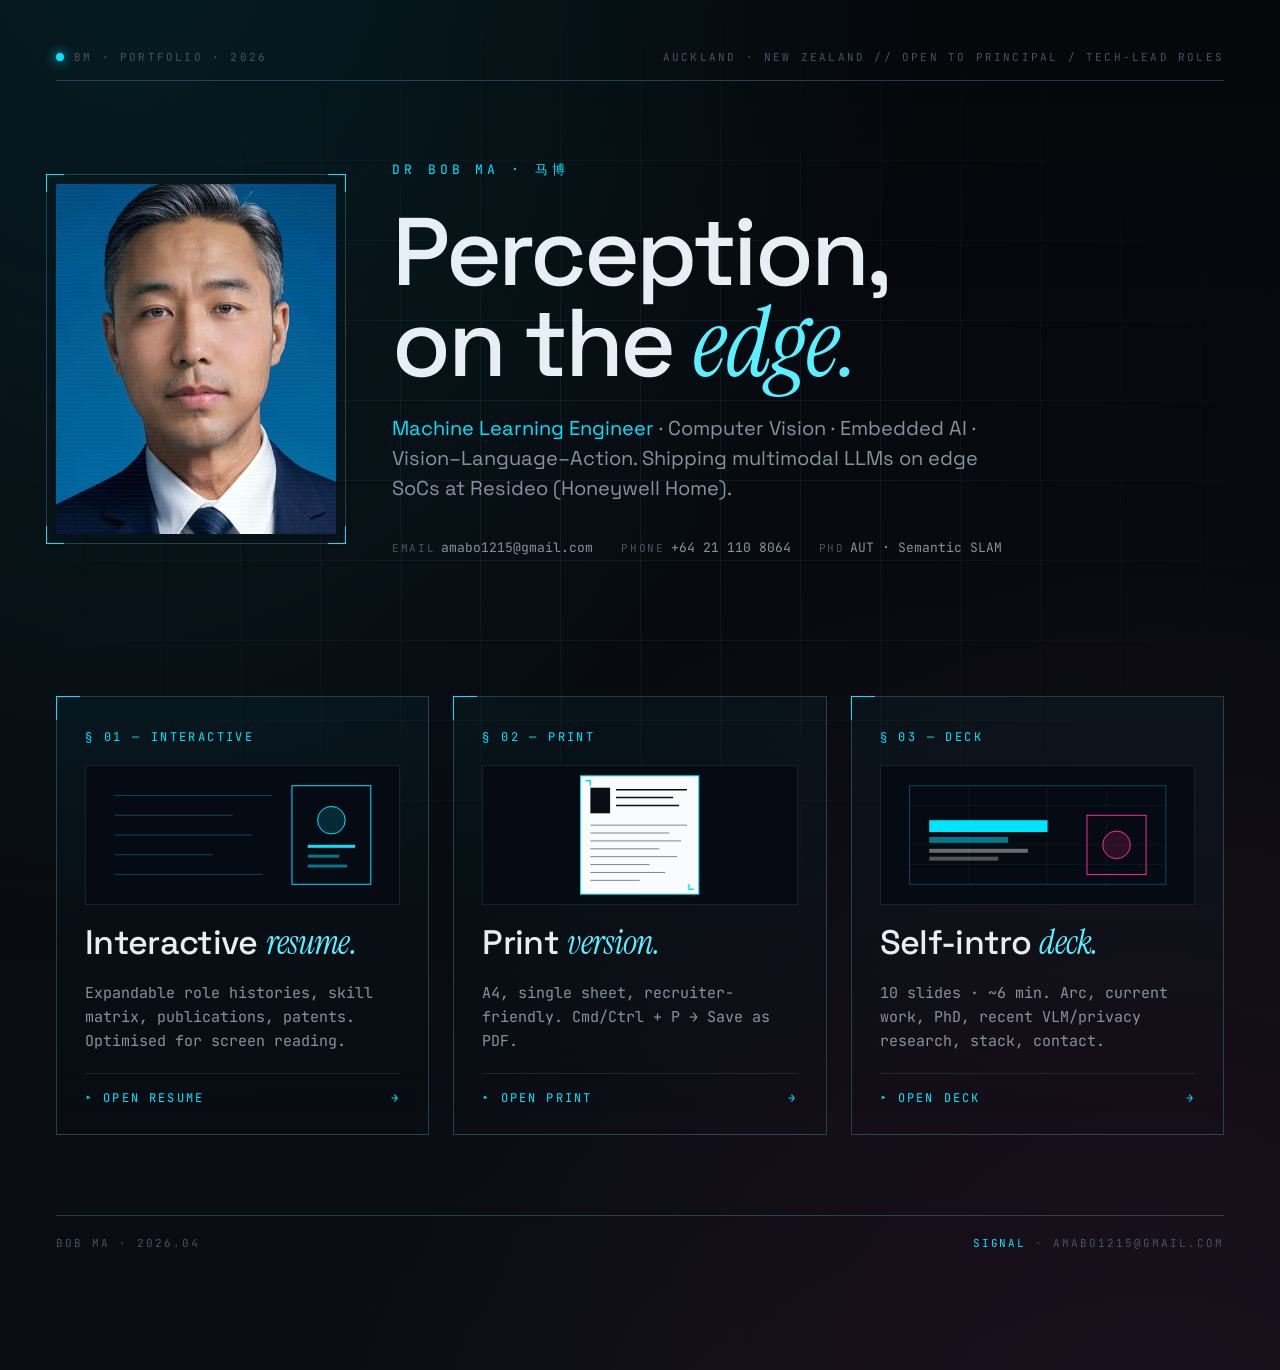
==== index-print.html @ 5f6bf43d "Deploy resume to GitHub Pages" ====
<!doctype html>
<html lang="en">
<head>
<meta charset="utf-8">
<title>Bob Ma — Portfolio</title>
<meta name="viewport" content="width=device-width, initial-scale=1">
<link rel="preconnect" href="https://fonts.googleapis.com">
<link rel="preconnect" href="https://fonts.gstatic.com" crossorigin>
<link href="https://fonts.googleapis.com/css2?family=Space+Grotesk:wght@300;400;500;600;700&family=JetBrains+Mono:wght@300;400;500&family=Instrument+Serif&display=swap" rel="stylesheet">
<style>
  :root{
    --bg: #05070B;
    --bg-2: #0A0E14;
    --ink: #E8EEF5;
    --ink-dim: #8892A0;
    --ink-faint: #4A5260;
    --line: rgba(120, 180, 220, 0.14);
    --line-2: rgba(120, 180, 220, 0.28);
    --cyan: #00E5FF;
    --cyan-soft: #5AF0FF;
    --magenta: #FF2E93;
    --amber: #FFB454;
    --display: "Space Grotesk", ui-sans-serif, system-ui, sans-serif;
    --mono: "JetBrains Mono", ui-monospace, Menlo, monospace;
    --serif: "Instrument Serif", serif;
  }
  *{box-sizing:border-box;}
  html,body{margin:0;padding:0;background:var(--bg);color:var(--ink);font-family:var(--display);min-height:100vh;}
  body{
    background:
      radial-gradient(ellipse at 10% -10%, rgba(0,229,255,0.1), transparent 50%),
      radial-gradient(ellipse at 90% 110%, rgba(255,46,147,0.08), transparent 50%),
      linear-gradient(180deg, var(--bg), var(--bg-2));
    overflow-x: hidden;
  }
  .grid{
    position:fixed; inset:0; pointer-events:none; z-index:0;
    background-image:
      linear-gradient(to right, var(--line) 1px, transparent 1px),
      linear-gradient(to bottom, var(--line) 1px, transparent 1px);
    background-size: 80px 80px;
    mask-image: radial-gradient(ellipse at center, #000 20%, transparent 80%);
    opacity:0.6;
  }
  a{color:inherit; text-decoration:none;}

  .wrap{position:relative; z-index:1; max-width:1360px; margin:0 auto; padding: 50px 56px 120px;}
  .rail{
    display:flex; justify-content:space-between;
    font-family:var(--mono); font-size:11px; color:var(--ink-faint);
    letter-spacing:0.2em; text-transform:uppercase;
    padding-bottom:16px; border-bottom:1px solid var(--line-2);
  }
  .rail .dot{width:8px;height:8px;border-radius:50%;background:var(--cyan);display:inline-block;margin-right:10px;box-shadow:0 0 12px var(--cyan);animation:p 2s ease-in-out infinite;}
  @keyframes p{0%,100%{opacity:1}50%{opacity:0.4}}

  @page { size: A4; margin: 0; }
  @media print{
    *{ -webkit-print-color-adjust: exact !important; print-color-adjust: exact !important; }
    html, body{ background: var(--bg) !important; }
    body{ overflow: visible !important; }
    .grid{ position: absolute !important; }
    .wrap{ padding: 20mm 18mm 16mm !important; max-width: none !important; }
    .hero{ padding: 30px 0 40px !important; gap: 40px !important; }
    h1{ font-size: 72px !important; }
    .cards{ margin-top: 40px !important; gap: 16px !important; }
    .card{ min-height: 0 !important; break-inside: avoid !important; transform: none !important; }
    .card:hover{ transform: none !important; }
    a{ color: inherit !important; }
  }

  .hero{
    display:grid; grid-template-columns: 280px 1fr; gap:56px;
    padding: 80px 0 60px;
    align-items:center;
  }
  .portrait{position:relative; width:280px; aspect-ratio:4/5;}
  .portrait .img{position:absolute;inset:0;background-image:url("assets/photo.jpg");background-size:cover;background-position:center 20%;}
  .portrait::before{content:"";position:absolute;inset:-10px;border:1px solid var(--line-2);}
  .portrait .c{position:absolute;width:18px;height:18px;border:1.5px solid var(--cyan);}
  .portrait .tl{top:-10px;left:-10px;border-right:none;border-bottom:none;}
  .portrait .tr{top:-10px;right:-10px;border-left:none;border-bottom:none;}
  .portrait .bl{bottom:-10px;left:-10px;border-right:none;border-top:none;}
  .portrait .br{bottom:-10px;right:-10px;border-left:none;border-top:none;}
  .portrait .scan{position:absolute;inset:0;background:repeating-linear-gradient(0deg,transparent 0 3px,rgba(0,229,255,0.06) 3px 4px);pointer-events:none;}

  .kicker{font-family:var(--mono); font-size:13px; color:var(--cyan); letter-spacing:0.3em; text-transform:uppercase; margin-bottom:28px;}
  h1{margin:0; font-weight:500; font-size:96px; line-height:0.95; letter-spacing:-0.035em;}
  h1 em{font-family:var(--serif); font-style:italic; font-weight:400; color:var(--cyan-soft); letter-spacing:-0.01em;}
  .sub{
    margin-top:24px; font-size:20px; color:var(--ink-dim); line-height:1.5;
    max-width: 620px; font-weight:400;
  }
  .sub .c{color:var(--cyan);}

  .meta-row{
    margin-top:36px;
    display:flex; gap:28px; flex-wrap:wrap;
    font-family:var(--mono); font-size:13px; color:var(--ink-dim);
  }
  .meta-row .k{color:var(--ink-faint); letter-spacing:0.15em; text-transform:uppercase; font-size:11px; margin-right:6px;}

  /* Cards */
  .cards{
    margin-top: 80px;
    display:grid; grid-template-columns: repeat(3, 1fr); gap:24px;
  }
  @media (max-width: 1000px){ .cards{grid-template-columns: 1fr;} .hero{grid-template-columns:1fr;} h1{font-size:56px;} }

  .card{
    position:relative;
    padding: 32px 28px 28px;
    border:1px solid var(--line-2);
    background: linear-gradient(180deg, rgba(0,229,255,0.04), rgba(0,229,255,0));
    transition: all 240ms ease;
    display:flex; flex-direction:column; gap:20px;
    min-height: 380px;
  }
  .card::before{content:""; position:absolute; top:-1px; left:-1px; width:24px; height:1px; background:var(--cyan);}
  .card::after{content:""; position:absolute; top:-1px; left:-1px; width:1px; height:24px; background:var(--cyan);}
  .card:hover{
    border-color: rgba(0,229,255,0.5);
    background: linear-gradient(180deg, rgba(0,229,255,0.08), rgba(0,229,255,0));
    transform: translateY(-4px);
  }
  .card .num{font-family:var(--mono); font-size:12px; color:var(--cyan); letter-spacing:0.2em;}
  .card h2{margin:0; font-size:34px; font-weight:500; line-height:1.05; letter-spacing:-0.02em;}
  .card h2 em{font-family:var(--serif); font-style:italic; font-weight:400; color:var(--cyan-soft);}
  .card p{margin:0; font-size:15px; color:var(--ink-dim); line-height:1.6; font-family:var(--mono);}
  .card .cta{
    margin-top:auto; padding-top:16px; border-top:1px solid var(--line);
    display:flex; justify-content:space-between; align-items:center;
    font-family:var(--mono); font-size:12px; letter-spacing:0.18em; text-transform:uppercase;
    color:var(--cyan);
  }
  .card .cta .arrow{transition: transform 200ms ease;}
  .card:hover .cta .arrow{transform: translateX(6px);}

  .card .preview{
    position: relative; height: 140px;
    border:1px solid var(--line);
    background: #060A12;
    overflow:hidden;
  }
  .card .preview svg{position:absolute; inset:0; width:100%; height:100%;}

  .footer{
    margin-top:80px; padding-top:20px;
    border-top:1px solid var(--line-2);
    display:flex; justify-content:space-between;
    font-family:var(--mono); font-size:11px; color:var(--ink-faint);
    letter-spacing:0.18em; text-transform:uppercase;
  }
  .footer .c{color:var(--cyan);}
</style>
</head>
<body>
<script>
  // Auto-print once fonts + layout settle
  (async () => {
    try { await document.fonts.ready; } catch(e) {}
    setTimeout(() => window.print(), 600);
  })();
</script>
<div class="grid"></div>

<div class="wrap">

  <div class="rail">
    <div><span class="dot"></span>BM · PORTFOLIO · 2026</div>
    <div>AUCKLAND · NEW ZEALAND // OPEN TO PRINCIPAL / TECH-LEAD ROLES</div>
  </div>

  <div class="hero">
    <div class="portrait">
      <div class="img"></div>
      <div class="scan"></div>
      <div class="c tl"></div><div class="c tr"></div><div class="c bl"></div><div class="c br"></div>
    </div>
    <div>
      <div class="kicker">Dr Bob Ma · 马博</div>
      <h1>Perception,<br>on the <em>edge.</em></h1>
      <div class="sub">
        <span class="c">Machine Learning Engineer</span> · Computer Vision · Embedded AI ·
        Vision–Language–Action. Shipping multimodal LLMs on edge SoCs at Resideo (Honeywell Home).
      </div>
      <div class="meta-row">
        <div><span class="k">Email</span>amabo1215@gmail.com</div>
        <div><span class="k">Phone</span>+64 21 110 8064</div>
        <div><span class="k">PhD</span>AUT · Semantic SLAM</div>
      </div>
    </div>
  </div>

  <div class="cards">

    <a class="card" href="resume.html">
      <div class="num">§ 01 — INTERACTIVE</div>
      <div class="preview">
        <svg viewBox="0 0 300 140">
          <g stroke="rgba(0,229,255,0.3)" stroke-width="1">
            <line x1="20" y1="30" x2="180" y2="30"/>
            <line x1="20" y1="50" x2="140" y2="50"/>
            <line x1="20" y1="70" x2="160" y2="70"/>
            <line x1="20" y1="90" x2="120" y2="90"/>
            <line x1="20" y1="110" x2="170" y2="110"/>
          </g>
          <rect x="200" y="20" width="80" height="100" fill="none" stroke="#00E5FF" stroke-width="1"/>
          <circle cx="240" cy="55" r="14" fill="rgba(0,229,255,0.15)" stroke="#00E5FF"/>
          <rect x="216" y="80" width="48" height="3" fill="#00E5FF"/>
          <rect x="216" y="90" width="32" height="3" fill="rgba(0,229,255,0.5)"/>
          <rect x="216" y="100" width="40" height="3" fill="rgba(0,229,255,0.5)"/>
        </svg>
      </div>
      <h2>Interactive <em>resume.</em></h2>
      <p>Expandable role histories, skill matrix, publications, patents. Optimised for screen reading.</p>
      <div class="cta"><span>▸ OPEN RESUME</span><span class="arrow">→</span></div>
    </a>

    <a class="card" href="resume-print.html">
      <div class="num">§ 02 — PRINT</div>
      <div class="preview">
        <svg viewBox="0 0 300 140">
          <rect x="90" y="10" width="120" height="120" fill="#FAFBFC" stroke="#00E5FF"/>
          <rect x="100" y="22" width="20" height="26" fill="#0A0E14"/>
          <g stroke="#0A0E14" stroke-width="1.5">
            <line x1="126" y1="24" x2="198" y2="24"/>
            <line x1="126" y1="32" x2="184" y2="32"/>
            <line x1="126" y1="40" x2="190" y2="40"/>
          </g>
          <g stroke="#5A6472" stroke-width="0.8">
            <line x1="100" y1="60" x2="198" y2="60"/>
            <line x1="100" y1="68" x2="180" y2="68"/>
            <line x1="100" y1="76" x2="192" y2="76"/>
            <line x1="100" y1="84" x2="170" y2="84"/>
            <line x1="100" y1="92" x2="188" y2="92"/>
            <line x1="100" y1="100" x2="160" y2="100"/>
            <line x1="100" y1="108" x2="176" y2="108"/>
            <line x1="100" y1="116" x2="150" y2="116"/>
          </g>
          <path d="M95 15 L100 15 L100 20" fill="none" stroke="#00E5FF" stroke-width="1.5"/>
          <path d="M205 125 L200 125 L200 120" fill="none" stroke="#00E5FF" stroke-width="1.5"/>
        </svg>
      </div>
      <h2>Print <em>version.</em></h2>
      <p>A4, single sheet, recruiter-friendly. Cmd/Ctrl + P → Save as PDF.</p>
      <div class="cta"><span>▸ OPEN PRINT</span><span class="arrow">→</span></div>
    </a>

    <a class="card" href="deck/presentation.html">
      <div class="num">§ 03 — DECK</div>
      <div class="preview">
        <svg viewBox="0 0 300 140">
          <rect x="20" y="20" width="260" height="100" fill="#060A12" stroke="rgba(0,229,255,0.3)"/>
          <g stroke="rgba(0,229,255,0.15)" stroke-width="0.5">
            <line x1="20" y1="40" x2="280" y2="40"/>
            <line x1="20" y1="80" x2="280" y2="80"/>
            <line x1="20" y1="100" x2="280" y2="100"/>
            <line x1="80" y1="20" x2="80" y2="120"/>
            <line x1="160" y1="20" x2="160" y2="120"/>
            <line x1="220" y1="20" x2="220" y2="120"/>
          </g>
          <rect x="40" y="55" width="120" height="12" fill="#00E5FF"/>
          <rect x="40" y="72" width="80" height="6" fill="rgba(0,229,255,0.5)"/>
          <rect x="40" y="84" width="100" height="4" fill="rgba(255,255,255,0.4)"/>
          <rect x="40" y="92" width="70" height="4" fill="rgba(255,255,255,0.3)"/>
          <rect x="200" y="50" width="60" height="60" fill="none" stroke="#FF2E93" stroke-width="1"/>
          <circle cx="230" cy="80" r="14" fill="rgba(255,46,147,0.15)" stroke="#FF2E93"/>
        </svg>
      </div>
      <h2>Self-intro <em>deck.</em></h2>
      <p>10 slides · ~6 min. Arc, current work, PhD, recent VLM/privacy research, stack, contact.</p>
      <div class="cta"><span>▸ OPEN DECK</span><span class="arrow">→</span></div>
    </a>

  </div>

  <div class="footer">
    <div>BOB MA · 2026.04</div>
    <div><span class="c">SIGNAL</span> · AMABO1215@GMAIL.COM</div>
  </div>
</div>
</body>
</html>
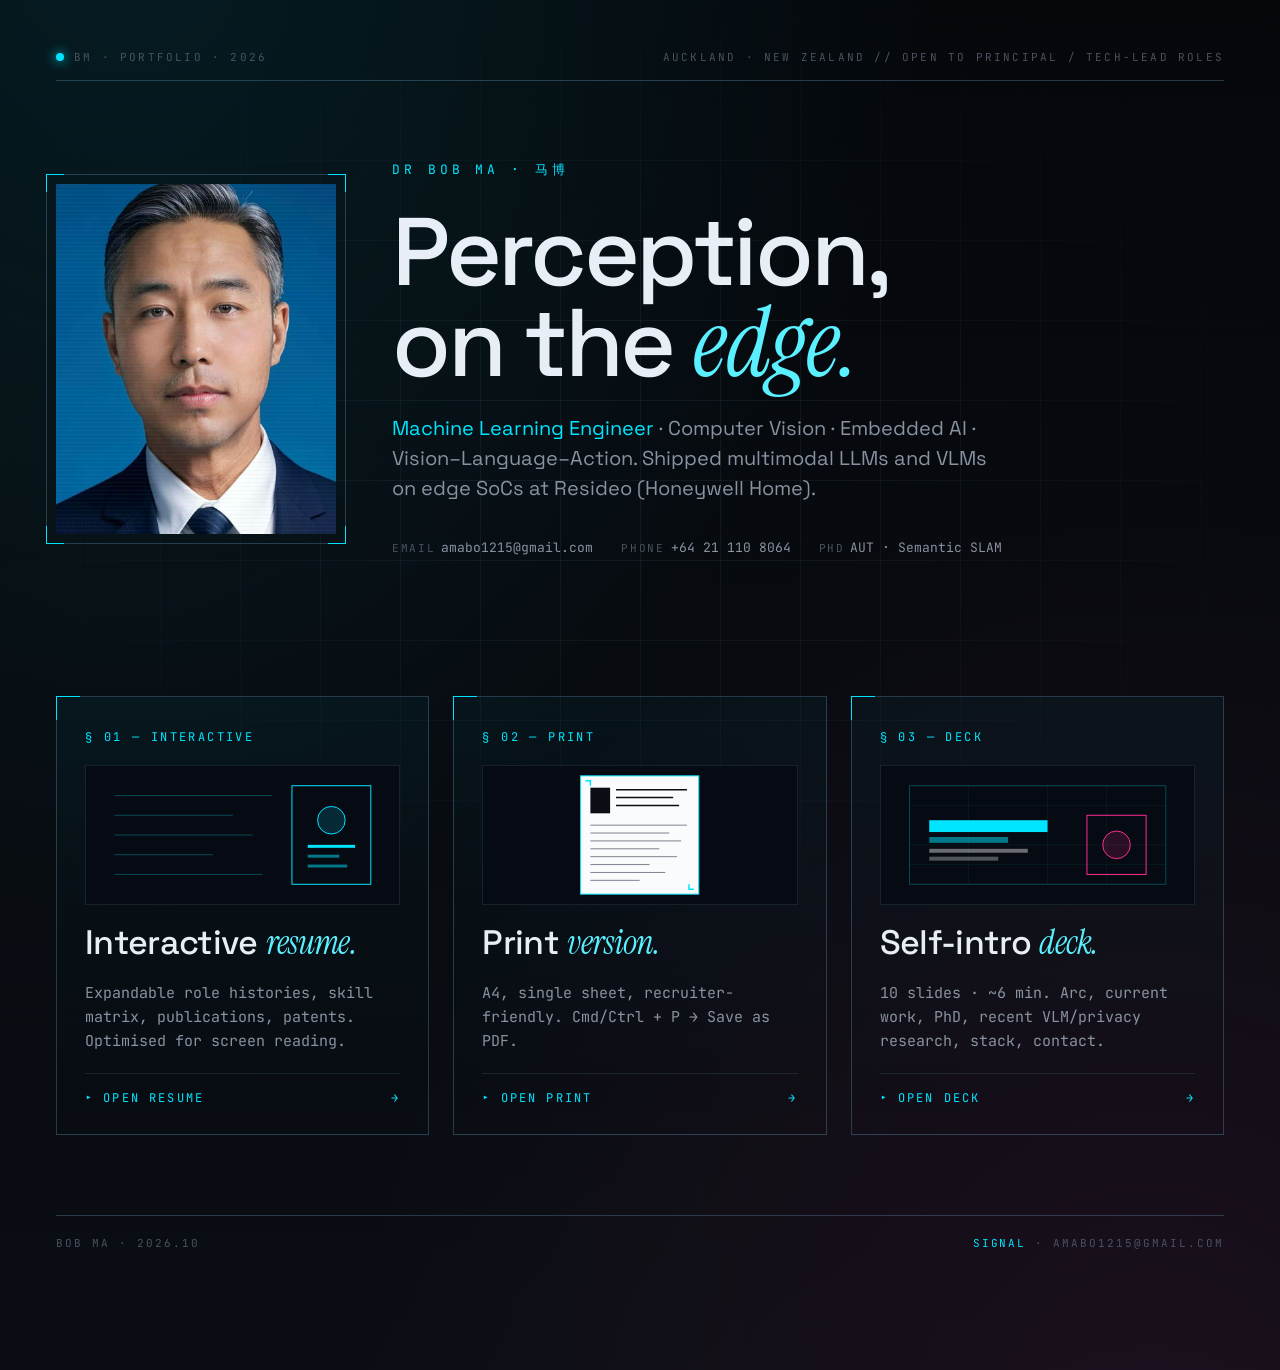
==== commit a7cdf9e0: "Sync site with Oct 2026 CV: Resideo dates, SMB/VLM work, pipelines - Resideo now Mar 2024 - Oct 2026" ====
--- a/index-print.html
+++ b/index-print.html
@@ -182,7 +182,7 @@
       <h1>Perception,<br>on the <em>edge.</em></h1>
       <div class="sub">
         <span class="c">Machine Learning Engineer</span> · Computer Vision · Embedded AI ·
-        Vision–Language–Action. Shipping multimodal LLMs on edge SoCs at Resideo (Honeywell Home).
+        Vision–Language–Action. Shipped multimodal LLMs and VLMs on edge SoCs at Resideo (Honeywell Home).
       </div>
       <div class="meta-row">
         <div><span class="k">Email</span>amabo1215@gmail.com</div>
@@ -276,7 +276,7 @@
   </div>
 
   <div class="footer">
-    <div>BOB MA · 2026.04</div>
+    <div>BOB MA · 2026.10</div>
     <div><span class="c">SIGNAL</span> · AMABO1215@GMAIL.COM</div>
   </div>
 </div>
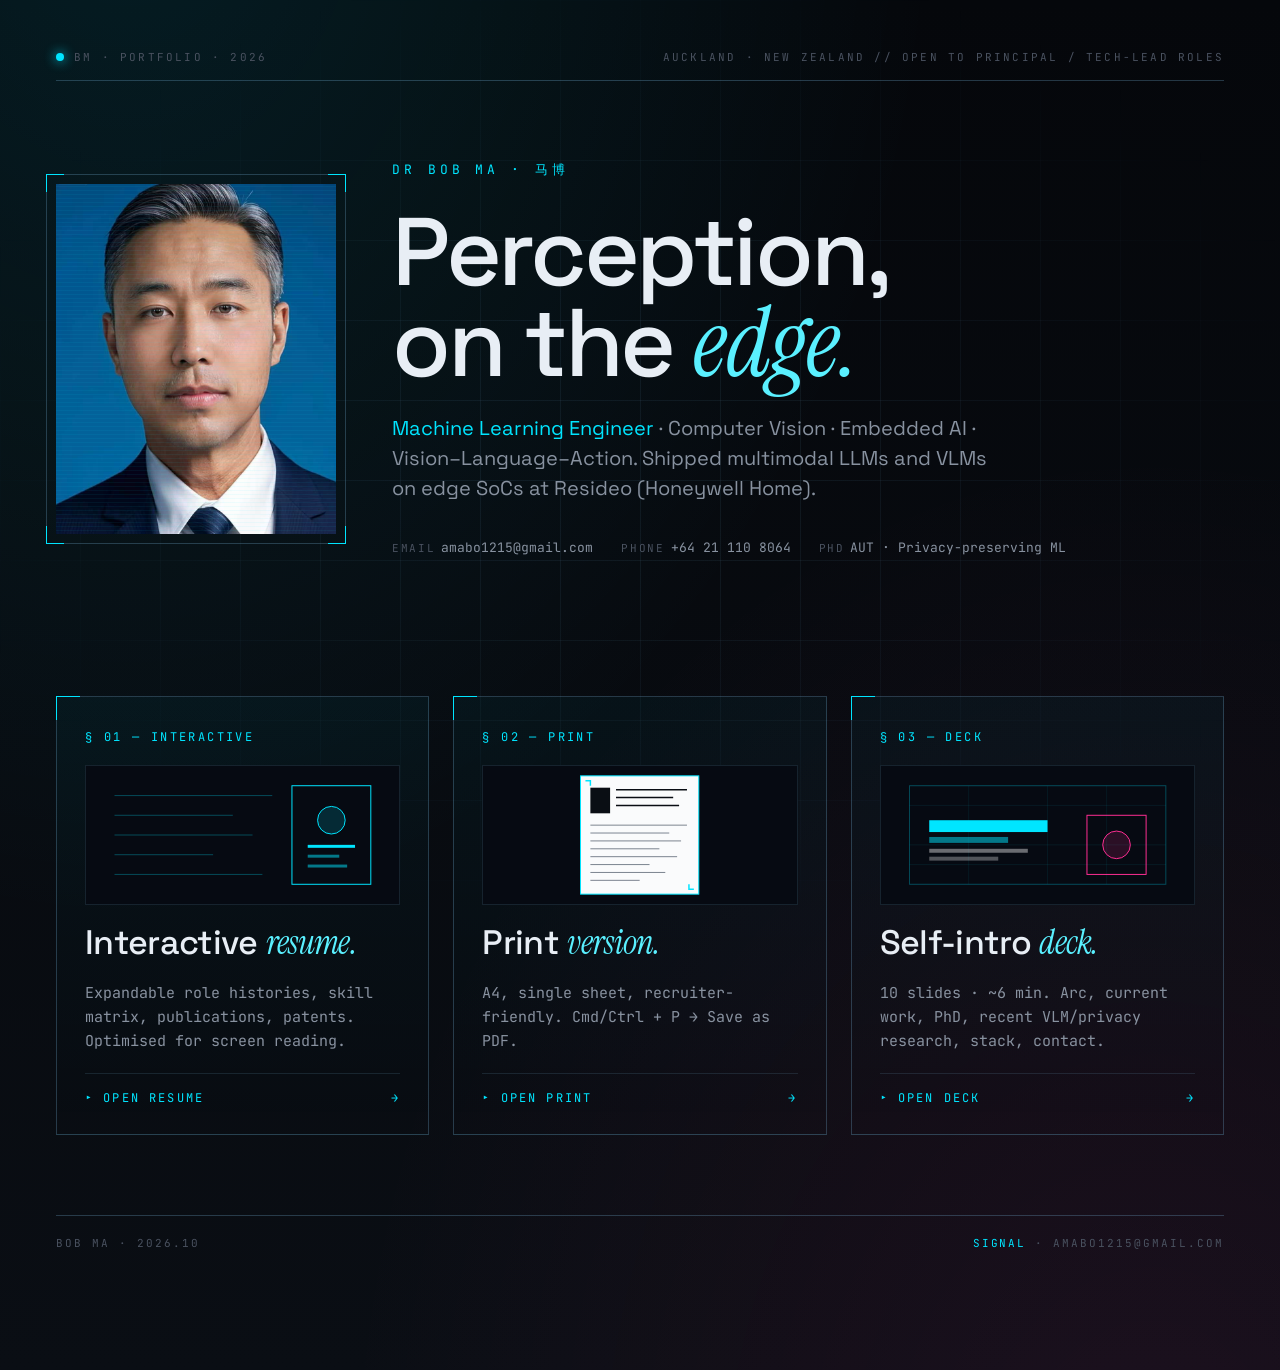
==== commit e0b2152f: "Use the official PhD thesis title on the site The AUT thesis is "Computational Methods in Machine Le" ====
--- a/index-print.html
+++ b/index-print.html
@@ -187,7 +187,7 @@
       <div class="meta-row">
         <div><span class="k">Email</span>amabo1215@gmail.com</div>
         <div><span class="k">Phone</span>+64 21 110 8064</div>
-        <div><span class="k">PhD</span>AUT · Semantic SLAM</div>
+        <div><span class="k">PhD</span>AUT · Privacy-preserving ML</div>
       </div>
     </div>
   </div>
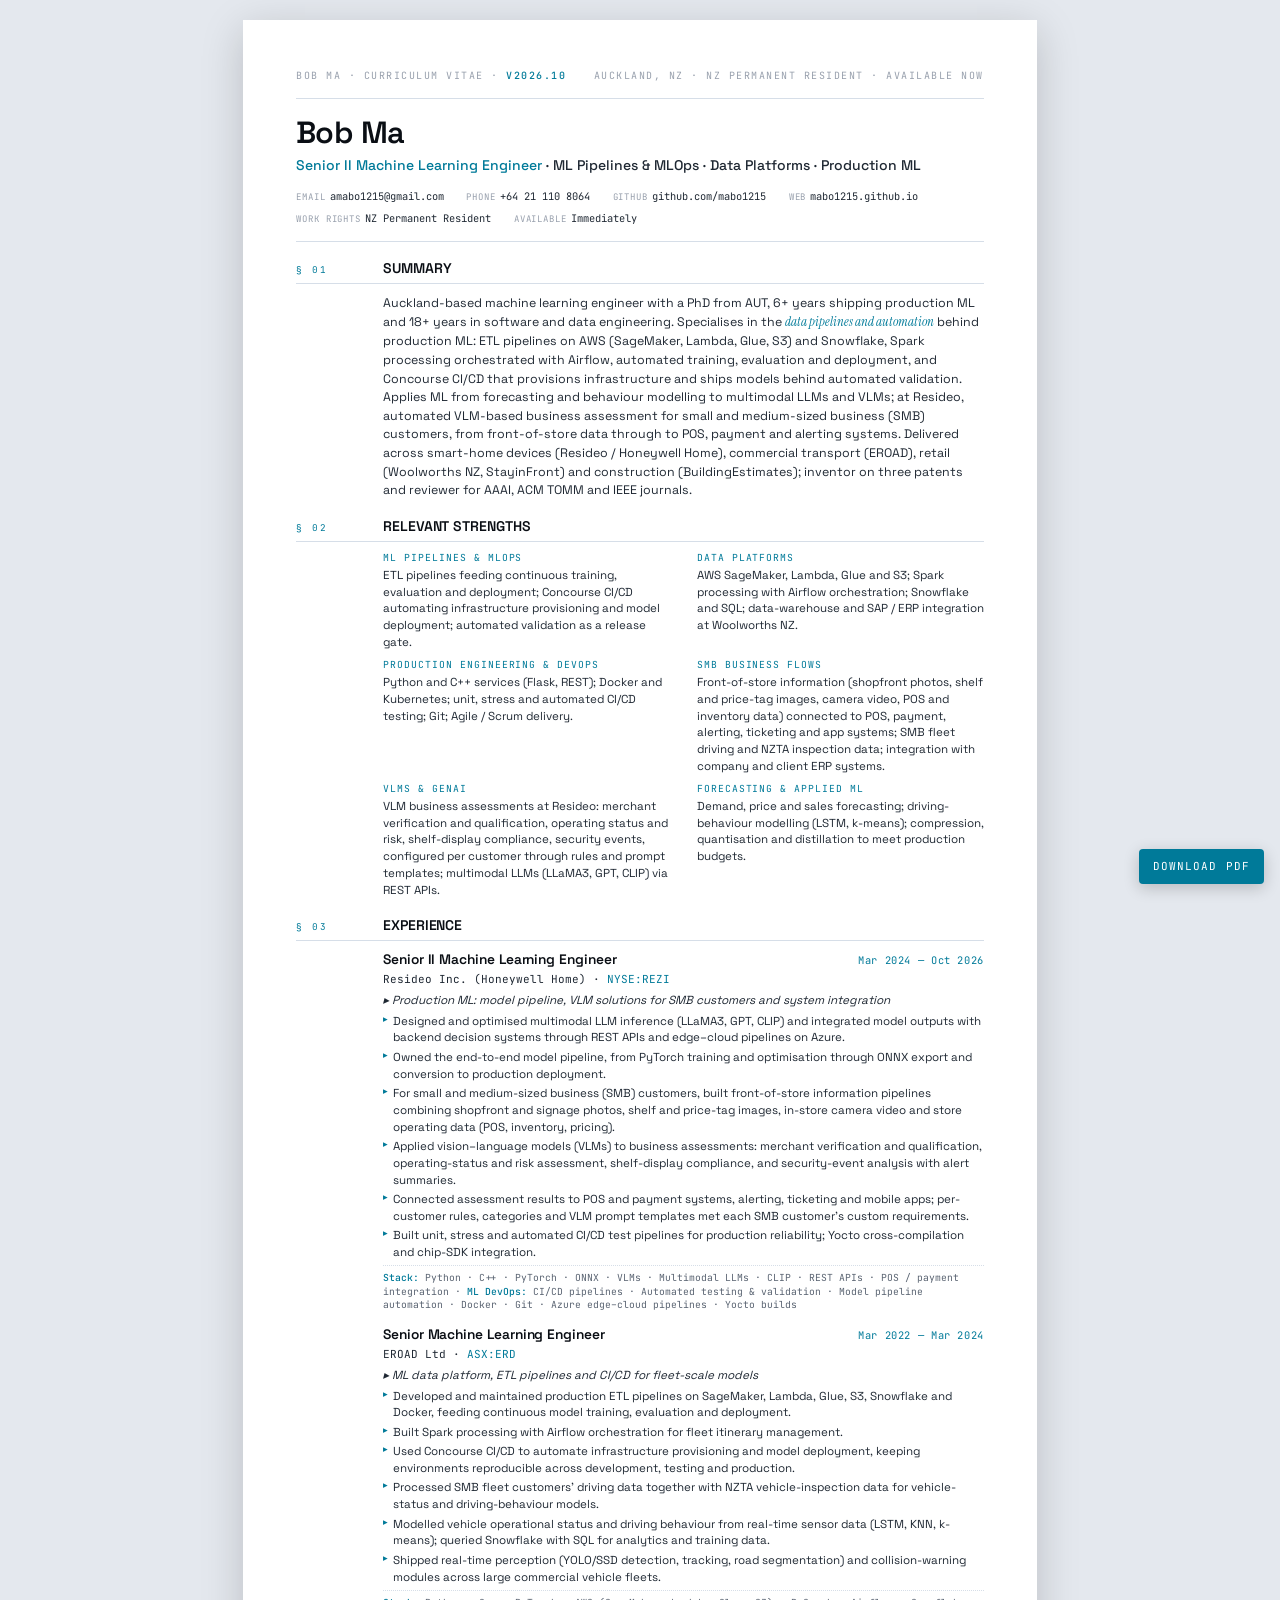
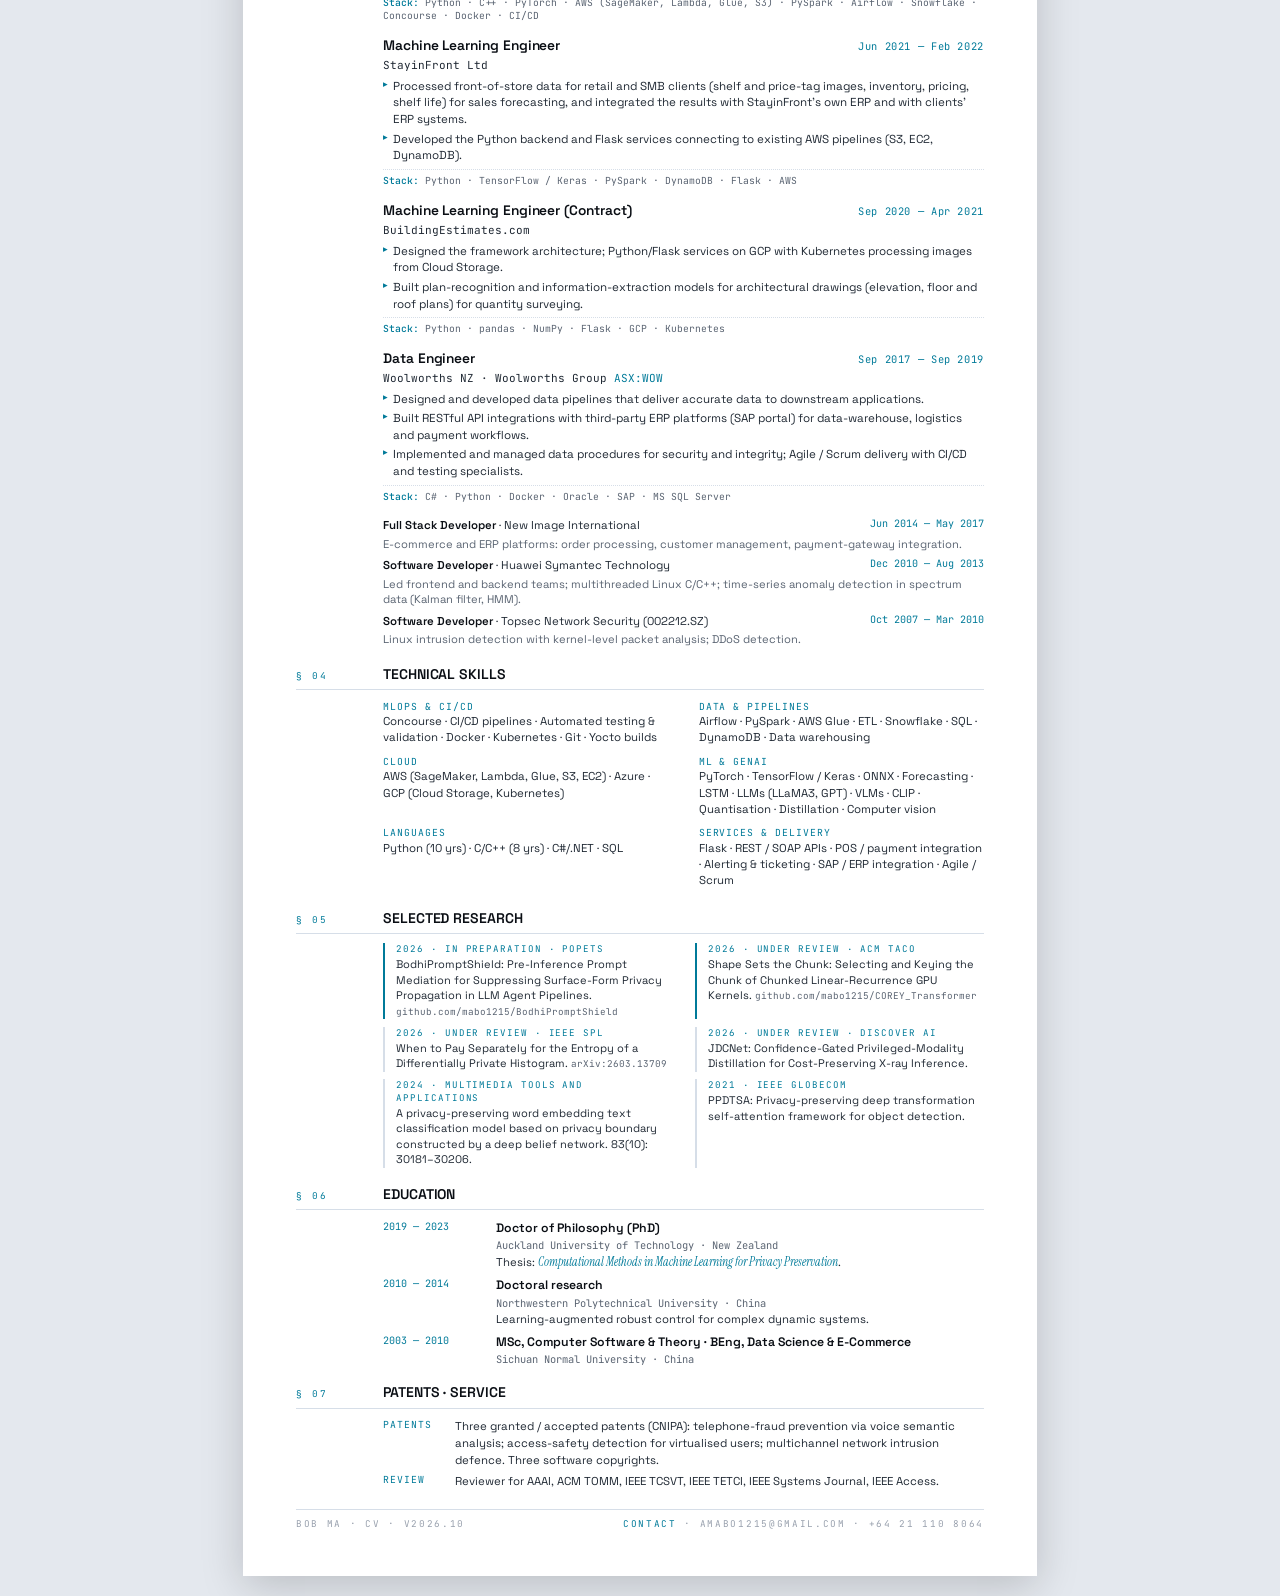
==== commit f522fb18: "Replace the site with the Oct 2026 general CV - index.html is now the web version of Bob_Ma_CV_2026_" ====
--- a/index-print.html
+++ b/index-print.html
@@ -2,283 +2,11 @@
 <html lang="en">
 <head>
 <meta charset="utf-8">
-<title>Bob Ma — Portfolio</title>
-<meta name="viewport" content="width=device-width, initial-scale=1">
-<link rel="preconnect" href="https://fonts.googleapis.com">
-<link rel="preconnect" href="https://fonts.gstatic.com" crossorigin>
-<link href="https://fonts.googleapis.com/css2?family=Space+Grotesk:wght@300;400;500;600;700&family=JetBrains+Mono:wght@300;400;500&family=Instrument+Serif&display=swap" rel="stylesheet">
-<style>
-  :root{
-    --bg: #05070B;
-    --bg-2: #0A0E14;
-    --ink: #E8EEF5;
-    --ink-dim: #8892A0;
-    --ink-faint: #4A5260;
-    --line: rgba(120, 180, 220, 0.14);
-    --line-2: rgba(120, 180, 220, 0.28);
-    --cyan: #00E5FF;
-    --cyan-soft: #5AF0FF;
-    --magenta: #FF2E93;
-    --amber: #FFB454;
-    --display: "Space Grotesk", ui-sans-serif, system-ui, sans-serif;
-    --mono: "JetBrains Mono", ui-monospace, Menlo, monospace;
-    --serif: "Instrument Serif", serif;
-  }
-  *{box-sizing:border-box;}
-  html,body{margin:0;padding:0;background:var(--bg);color:var(--ink);font-family:var(--display);min-height:100vh;}
-  body{
-    background:
-      radial-gradient(ellipse at 10% -10%, rgba(0,229,255,0.1), transparent 50%),
-      radial-gradient(ellipse at 90% 110%, rgba(255,46,147,0.08), transparent 50%),
-      linear-gradient(180deg, var(--bg), var(--bg-2));
-    overflow-x: hidden;
-  }
-  .grid{
-    position:fixed; inset:0; pointer-events:none; z-index:0;
-    background-image:
-      linear-gradient(to right, var(--line) 1px, transparent 1px),
-      linear-gradient(to bottom, var(--line) 1px, transparent 1px);
-    background-size: 80px 80px;
-    mask-image: radial-gradient(ellipse at center, #000 20%, transparent 80%);
-    opacity:0.6;
-  }
-  a{color:inherit; text-decoration:none;}
-
-  .wrap{position:relative; z-index:1; max-width:1360px; margin:0 auto; padding: 50px 56px 120px;}
-  .rail{
-    display:flex; justify-content:space-between;
-    font-family:var(--mono); font-size:11px; color:var(--ink-faint);
-    letter-spacing:0.2em; text-transform:uppercase;
-    padding-bottom:16px; border-bottom:1px solid var(--line-2);
-  }
-  .rail .dot{width:8px;height:8px;border-radius:50%;background:var(--cyan);display:inline-block;margin-right:10px;box-shadow:0 0 12px var(--cyan);animation:p 2s ease-in-out infinite;}
-  @keyframes p{0%,100%{opacity:1}50%{opacity:0.4}}
-
-  @page { size: A4; margin: 0; }
-  @media print{
-    *{ -webkit-print-color-adjust: exact !important; print-color-adjust: exact !important; }
-    html, body{ background: var(--bg) !important; }
-    body{ overflow: visible !important; }
-    .grid{ position: absolute !important; }
-    .wrap{ padding: 20mm 18mm 16mm !important; max-width: none !important; }
-    .hero{ padding: 30px 0 40px !important; gap: 40px !important; }
-    h1{ font-size: 72px !important; }
-    .cards{ margin-top: 40px !important; gap: 16px !important; }
-    .card{ min-height: 0 !important; break-inside: avoid !important; transform: none !important; }
-    .card:hover{ transform: none !important; }
-    a{ color: inherit !important; }
-  }
-
-  .hero{
-    display:grid; grid-template-columns: 280px 1fr; gap:56px;
-    padding: 80px 0 60px;
-    align-items:center;
-  }
-  .portrait{position:relative; width:280px; aspect-ratio:4/5;}
-  .portrait .img{position:absolute;inset:0;background-image:url("assets/photo.jpg");background-size:cover;background-position:center 20%;}
-  .portrait::before{content:"";position:absolute;inset:-10px;border:1px solid var(--line-2);}
-  .portrait .c{position:absolute;width:18px;height:18px;border:1.5px solid var(--cyan);}
-  .portrait .tl{top:-10px;left:-10px;border-right:none;border-bottom:none;}
-  .portrait .tr{top:-10px;right:-10px;border-left:none;border-bottom:none;}
-  .portrait .bl{bottom:-10px;left:-10px;border-right:none;border-top:none;}
-  .portrait .br{bottom:-10px;right:-10px;border-left:none;border-top:none;}
-  .portrait .scan{position:absolute;inset:0;background:repeating-linear-gradient(0deg,transparent 0 3px,rgba(0,229,255,0.06) 3px 4px);pointer-events:none;}
-
-  .kicker{font-family:var(--mono); font-size:13px; color:var(--cyan); letter-spacing:0.3em; text-transform:uppercase; margin-bottom:28px;}
-  h1{margin:0; font-weight:500; font-size:96px; line-height:0.95; letter-spacing:-0.035em;}
-  h1 em{font-family:var(--serif); font-style:italic; font-weight:400; color:var(--cyan-soft); letter-spacing:-0.01em;}
-  .sub{
-    margin-top:24px; font-size:20px; color:var(--ink-dim); line-height:1.5;
-    max-width: 620px; font-weight:400;
-  }
-  .sub .c{color:var(--cyan);}
-
-  .meta-row{
-    margin-top:36px;
-    display:flex; gap:28px; flex-wrap:wrap;
-    font-family:var(--mono); font-size:13px; color:var(--ink-dim);
-  }
-  .meta-row .k{color:var(--ink-faint); letter-spacing:0.15em; text-transform:uppercase; font-size:11px; margin-right:6px;}
-
-  /* Cards */
-  .cards{
-    margin-top: 80px;
-    display:grid; grid-template-columns: repeat(3, 1fr); gap:24px;
-  }
-  @media (max-width: 1000px){ .cards{grid-template-columns: 1fr;} .hero{grid-template-columns:1fr;} h1{font-size:56px;} }
-
-  .card{
-    position:relative;
-    padding: 32px 28px 28px;
-    border:1px solid var(--line-2);
-    background: linear-gradient(180deg, rgba(0,229,255,0.04), rgba(0,229,255,0));
-    transition: all 240ms ease;
-    display:flex; flex-direction:column; gap:20px;
-    min-height: 380px;
-  }
-  .card::before{content:""; position:absolute; top:-1px; left:-1px; width:24px; height:1px; background:var(--cyan);}
-  .card::after{content:""; position:absolute; top:-1px; left:-1px; width:1px; height:24px; background:var(--cyan);}
-  .card:hover{
-    border-color: rgba(0,229,255,0.5);
-    background: linear-gradient(180deg, rgba(0,229,255,0.08), rgba(0,229,255,0));
-    transform: translateY(-4px);
-  }
-  .card .num{font-family:var(--mono); font-size:12px; color:var(--cyan); letter-spacing:0.2em;}
-  .card h2{margin:0; font-size:34px; font-weight:500; line-height:1.05; letter-spacing:-0.02em;}
-  .card h2 em{font-family:var(--serif); font-style:italic; font-weight:400; color:var(--cyan-soft);}
-  .card p{margin:0; font-size:15px; color:var(--ink-dim); line-height:1.6; font-family:var(--mono);}
-  .card .cta{
-    margin-top:auto; padding-top:16px; border-top:1px solid var(--line);
-    display:flex; justify-content:space-between; align-items:center;
-    font-family:var(--mono); font-size:12px; letter-spacing:0.18em; text-transform:uppercase;
-    color:var(--cyan);
-  }
-  .card .cta .arrow{transition: transform 200ms ease;}
-  .card:hover .cta .arrow{transform: translateX(6px);}
-
-  .card .preview{
-    position: relative; height: 140px;
-    border:1px solid var(--line);
-    background: #060A12;
-    overflow:hidden;
-  }
-  .card .preview svg{position:absolute; inset:0; width:100%; height:100%;}
-
-  .footer{
-    margin-top:80px; padding-top:20px;
-    border-top:1px solid var(--line-2);
-    display:flex; justify-content:space-between;
-    font-family:var(--mono); font-size:11px; color:var(--ink-faint);
-    letter-spacing:0.18em; text-transform:uppercase;
-  }
-  .footer .c{color:var(--cyan);}
-</style>
+<title>Bob Ma — CV</title>
+<meta name="robots" content="noindex">
+<meta http-equiv="refresh" content="0; url=./">
+<link rel="canonical" href="https://mabo1215.github.io/">
+<script>location.replace("./");</script>
 </head>
-<body>
-<script>
-  // Auto-print once fonts + layout settle
-  (async () => {
-    try { await document.fonts.ready; } catch(e) {}
-    setTimeout(() => window.print(), 600);
-  })();
-</script>
-<div class="grid"></div>
-
-<div class="wrap">
-
-  <div class="rail">
-    <div><span class="dot"></span>BM · PORTFOLIO · 2026</div>
-    <div>AUCKLAND · NEW ZEALAND // OPEN TO PRINCIPAL / TECH-LEAD ROLES</div>
-  </div>
-
-  <div class="hero">
-    <div class="portrait">
-      <div class="img"></div>
-      <div class="scan"></div>
-      <div class="c tl"></div><div class="c tr"></div><div class="c bl"></div><div class="c br"></div>
-    </div>
-    <div>
-      <div class="kicker">Dr Bob Ma · 马博</div>
-      <h1>Perception,<br>on the <em>edge.</em></h1>
-      <div class="sub">
-        <span class="c">Machine Learning Engineer</span> · Computer Vision · Embedded AI ·
-        Vision–Language–Action. Shipped multimodal LLMs and VLMs on edge SoCs at Resideo (Honeywell Home).
-      </div>
-      <div class="meta-row">
-        <div><span class="k">Email</span>amabo1215@gmail.com</div>
-        <div><span class="k">Phone</span>+64 21 110 8064</div>
-        <div><span class="k">PhD</span>AUT · Privacy-preserving ML</div>
-      </div>
-    </div>
-  </div>
-
-  <div class="cards">
-
-    <a class="card" href="resume.html">
-      <div class="num">§ 01 — INTERACTIVE</div>
-      <div class="preview">
-        <svg viewBox="0 0 300 140">
-          <g stroke="rgba(0,229,255,0.3)" stroke-width="1">
-            <line x1="20" y1="30" x2="180" y2="30"/>
-            <line x1="20" y1="50" x2="140" y2="50"/>
-            <line x1="20" y1="70" x2="160" y2="70"/>
-            <line x1="20" y1="90" x2="120" y2="90"/>
-            <line x1="20" y1="110" x2="170" y2="110"/>
-          </g>
-          <rect x="200" y="20" width="80" height="100" fill="none" stroke="#00E5FF" stroke-width="1"/>
-          <circle cx="240" cy="55" r="14" fill="rgba(0,229,255,0.15)" stroke="#00E5FF"/>
-          <rect x="216" y="80" width="48" height="3" fill="#00E5FF"/>
-          <rect x="216" y="90" width="32" height="3" fill="rgba(0,229,255,0.5)"/>
-          <rect x="216" y="100" width="40" height="3" fill="rgba(0,229,255,0.5)"/>
-        </svg>
-      </div>
-      <h2>Interactive <em>resume.</em></h2>
-      <p>Expandable role histories, skill matrix, publications, patents. Optimised for screen reading.</p>
-      <div class="cta"><span>▸ OPEN RESUME</span><span class="arrow">→</span></div>
-    </a>
-
-    <a class="card" href="resume-print.html">
-      <div class="num">§ 02 — PRINT</div>
-      <div class="preview">
-        <svg viewBox="0 0 300 140">
-          <rect x="90" y="10" width="120" height="120" fill="#FAFBFC" stroke="#00E5FF"/>
-          <rect x="100" y="22" width="20" height="26" fill="#0A0E14"/>
-          <g stroke="#0A0E14" stroke-width="1.5">
-            <line x1="126" y1="24" x2="198" y2="24"/>
-            <line x1="126" y1="32" x2="184" y2="32"/>
-            <line x1="126" y1="40" x2="190" y2="40"/>
-          </g>
-          <g stroke="#5A6472" stroke-width="0.8">
-            <line x1="100" y1="60" x2="198" y2="60"/>
-            <line x1="100" y1="68" x2="180" y2="68"/>
-            <line x1="100" y1="76" x2="192" y2="76"/>
-            <line x1="100" y1="84" x2="170" y2="84"/>
-            <line x1="100" y1="92" x2="188" y2="92"/>
-            <line x1="100" y1="100" x2="160" y2="100"/>
-            <line x1="100" y1="108" x2="176" y2="108"/>
-            <line x1="100" y1="116" x2="150" y2="116"/>
-          </g>
-          <path d="M95 15 L100 15 L100 20" fill="none" stroke="#00E5FF" stroke-width="1.5"/>
-          <path d="M205 125 L200 125 L200 120" fill="none" stroke="#00E5FF" stroke-width="1.5"/>
-        </svg>
-      </div>
-      <h2>Print <em>version.</em></h2>
-      <p>A4, single sheet, recruiter-friendly. Cmd/Ctrl + P → Save as PDF.</p>
-      <div class="cta"><span>▸ OPEN PRINT</span><span class="arrow">→</span></div>
-    </a>
-
-    <a class="card" href="deck/presentation.html">
-      <div class="num">§ 03 — DECK</div>
-      <div class="preview">
-        <svg viewBox="0 0 300 140">
-          <rect x="20" y="20" width="260" height="100" fill="#060A12" stroke="rgba(0,229,255,0.3)"/>
-          <g stroke="rgba(0,229,255,0.15)" stroke-width="0.5">
-            <line x1="20" y1="40" x2="280" y2="40"/>
-            <line x1="20" y1="80" x2="280" y2="80"/>
-            <line x1="20" y1="100" x2="280" y2="100"/>
-            <line x1="80" y1="20" x2="80" y2="120"/>
-            <line x1="160" y1="20" x2="160" y2="120"/>
-            <line x1="220" y1="20" x2="220" y2="120"/>
-          </g>
-          <rect x="40" y="55" width="120" height="12" fill="#00E5FF"/>
-          <rect x="40" y="72" width="80" height="6" fill="rgba(0,229,255,0.5)"/>
-          <rect x="40" y="84" width="100" height="4" fill="rgba(255,255,255,0.4)"/>
-          <rect x="40" y="92" width="70" height="4" fill="rgba(255,255,255,0.3)"/>
-          <rect x="200" y="50" width="60" height="60" fill="none" stroke="#FF2E93" stroke-width="1"/>
-          <circle cx="230" cy="80" r="14" fill="rgba(255,46,147,0.15)" stroke="#FF2E93"/>
-        </svg>
-      </div>
-      <h2>Self-intro <em>deck.</em></h2>
-      <p>10 slides · ~6 min. Arc, current work, PhD, recent VLM/privacy research, stack, contact.</p>
-      <div class="cta"><span>▸ OPEN DECK</span><span class="arrow">→</span></div>
-    </a>
-
-  </div>
-
-  <div class="footer">
-    <div>BOB MA · 2026.10</div>
-    <div><span class="c">SIGNAL</span> · AMABO1215@GMAIL.COM</div>
-  </div>
-</div>
-</body>
+<body><a href="./">Bob Ma — CV</a></body>
 </html>
